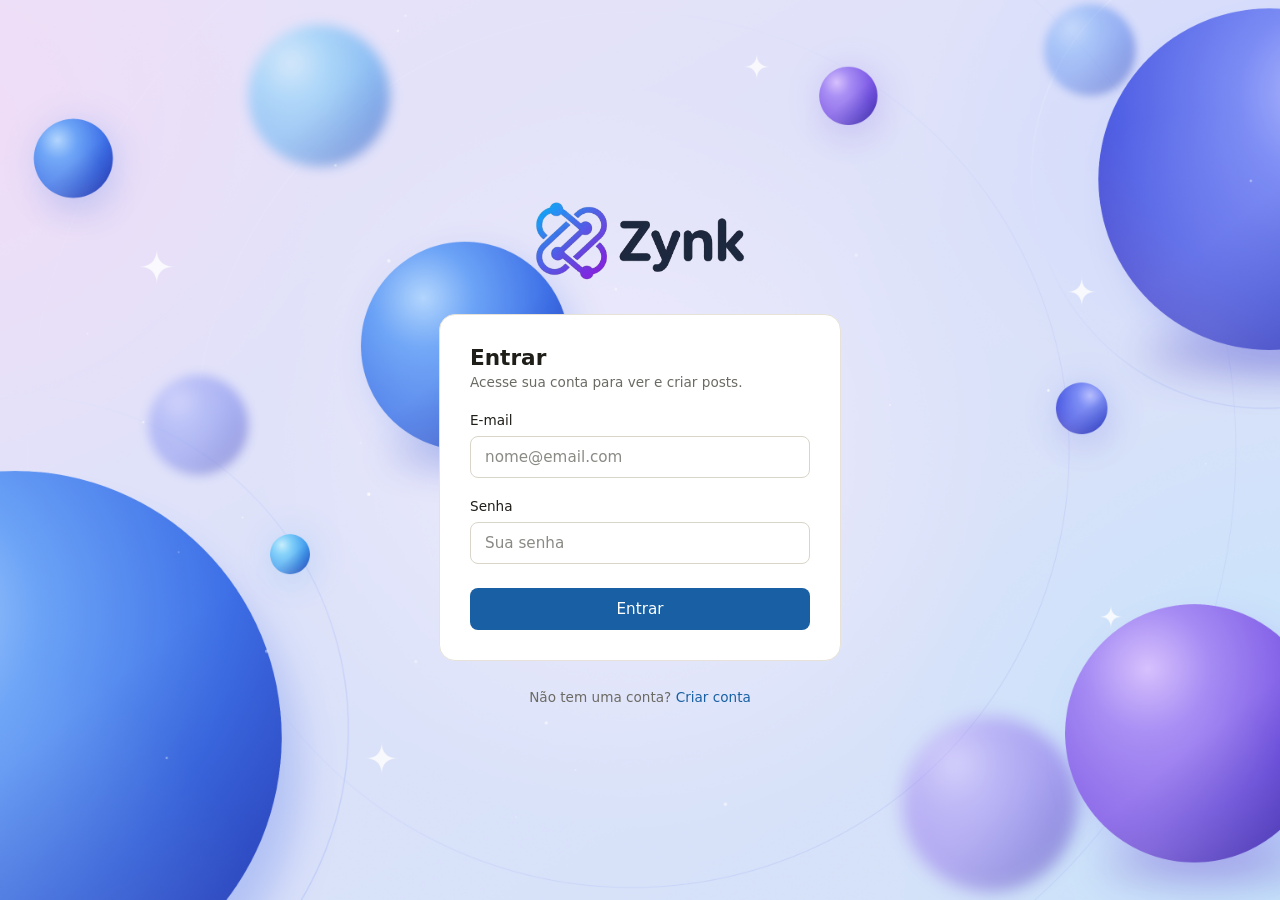
==== html/index.html @ bd5bf10e "feat: adds (non-working)function to get user and posts to feed" ====
<!DOCTYPE html>
<html lang="pt-br">
<head>
    <meta charset="UTF-8">
    <meta name="viewport" content="width=device-width, initial-scale=1.0">
    <title>Zynk - Feed</title>
    <link rel="stylesheet" href="../css/index.css">
</head>
<body>
    <header>
        <img src="../images/icon.png" alt="">

        <span id="usernamePicture"></span>
        <span id="headerUsername"></span>
        <input type="button" value="Sair" id="logoutButton">
    </header>

    <aside id="profileInfo">
        <div id="profileInfoDiv"></div>
    </aside>

    <main>
        <div id="upperPostDiv"></div>

        <div id="postsFetchDiv"></div>
    </main>

    <script src="../js/protect.js"></script>
    <script src="../js/auth.js"></script>
    <script src="../js/posts.js"></script>
</body>
</html>
---- css/index.css ----
/* --- Configuração Global --- */
* {
  margin: 0;
  padding: 0;
  box-sizing: border-box;
  font-family: -apple-system, BlinkMacSystemFont, 'Segoe UI', Roboto, Helvetica, Arial, sans-serif;
}

body {
  background-color: #f4efe6; /* Tom bege claro de fundo */
  color: #2d3748;
  min-height: 100vh;
  display: flex;
  flex-direction: column;
}

/* --- Barra de Navegação Superior --- */
header {
  background-color: #ffffff;
  display: flex;
  justify-content: space-between;
  align-items: center;
  padding: 0.75rem 2rem;
  box-shadow: 0 1px 3px rgba(0, 0, 0, 0.05);
}

header img {
  max-height: 40px; /* Impede que ultrapasse esta altura */
  width: auto;
}

.logo-area {
  display: flex;
  align-items: center;
  gap: 0.75rem;
}

/* Controla rigorosamente o tamanho da imagem do logo */
.logo-area img, .logo-icon {
  height: 36px; /* Podes ajustar para 32px ou 40px se preferires */
  width: auto;
  object-fit: contain;
}

/* Controla o tamanho do texto do logo ao lado da imagem */
.logo-area span, .logo-text {
  font-size: 1.5rem;
  font-weight: bold;
  color: #1e293b;
}

.user-nav {
  display: flex;
  align-items: center;
  gap: 1rem;
}

.user-badge {
  display: flex;
  align-items: center;
  gap: 0.5rem;
  background-color: #f8fafc;
  padding: 0.35rem 0.75rem;
  border-radius: 50px;
  border: 1px solid #e2e8f0;
  font-size: 0.9rem;
  font-weight: 500;
}

.avatar-mini {
  width: 28px;
  height: 28px;
  background-color: #1d63b8;
  color: #ffffff;
  border-radius: 50%;
  display: flex;
  align-items: center;
  justify-content: center;
  font-size: 0.75rem;
  font-weight: bold;
}

.btn-sair {
  background-color: transparent;
  border: 1px solid #cbd5e1;
  padding: 0.35rem 0.85rem;
  border-radius: 6px;
  cursor: pointer;
  font-size: 0.9rem;
  color: #475569;
  transition: background-color 0.2s;
}

.btn-sair:hover {
  background-color: #f1f5f9;
}

/* --- Layout Principal (Grid / Flex) --- */
main {
  max-width: 1200px;
  width: 100%;
  margin: 2rem auto;
  padding: 0 1rem;
  display: grid;
  grid-template-columns: 320px 1fr;
  gap: 1.5rem;
}

@media (max-width: 768px) {
  main {
    grid-template-columns: 1fr;
  }
}

/* --- Cartões Gerais --- */
.card {
  background-color: #ffffff;
  border-radius: 12px;
  padding: 1.5rem;
  box-shadow: 0 1px 3px rgba(0, 0, 0, 0.05);
  border: 1px solid #e2e8f0;
  margin-bottom: 1.5rem;
}

.card h2 {
  font-size: 1.1rem;
  font-weight: 600;
  margin-bottom: 1rem;
  color: #1e293b;
}

/* --- Formulários (Entrar / Criar Conta) --- */
.form-group {
  margin-bottom: 0.85rem;
}

input[type="text"],
input[type="email"],
input[type="password"] {
  width: 100%;
  padding: 0.7rem 0.9rem;
  border: 1px solid #cbd5e1;
  border-radius: 6px;
  font-size: 0.9rem;
  outline: none;
  background-color: #fff;
  transition: border-color 0.2s;
}

input:focus {
  border-color: #1d63b8;
  box-shadow: 0 0 0 2px rgba(29, 99, 184, 0.1);
}

.btn-primary {
  width: 100%;
  padding: 0.7rem;
  background-color: #1d63b8;
  color: #ffffff;
  border: none;
  border-radius: 6px;
  font-weight: 600;
  cursor: pointer;
  transition: background-color 0.2s;
  margin-top: 0.5rem;
}

.btn-primary:hover {
  background-color: #154e92;
}

/* --- Caixa de Publicação ("O que você está pensando?") --- */
.post-box textarea {
  width: 100%;
  min-height: 80px;
  border: 1px solid #cbd5e1;
  border-radius: 8px;
  padding: 0.8rem;
  resize: none;
  outline: none;
  font-size: 0.95rem;
}

.post-box textarea:focus {
  border-color: #1d63b8;
}

.post-box-footer {
  display: flex;
  justify-content: flex-end;
  margin-top: 0.75rem;
}

.btn-publicar {
  background-color: #1d63b8;
  color: #fff;
  border: none;
  padding: 0.5rem 1.25rem;
  border-radius: 6px;
  font-weight: 600;
  cursor: pointer;
}

/* --- Cartão de Publicações (Feed) --- */
.post-header {
  display: flex;
  justify-content: space-between;
  align-items: flex-start;
  margin-bottom: 0.75rem;
}

.post-user-info {
  display: flex;
  align-items: center;
  gap: 0.75rem;
}

.post-author {
  font-weight: 600;
  font-size: 0.95rem;
  color: #0f172a;
}

.post-time {
  font-size: 0.75rem;
  color: #64748b;
}

.post-content {
  font-size: 0.95rem;
  line-height: 1.5;
  color: #334155;
  margin-bottom: 1rem;
}

.post-actions {
  display: flex;
  align-items: center;
  gap: 1rem;
  font-size: 0.85rem;
  color: #64748b;
  border-top: 1px solid #f1f5f9;
  padding-top: 0.75rem;
}

.like-btn {
  background: none;
  border: none;
  cursor: pointer;
  display: flex;
  align-items: center;
  gap: 0.35rem;
  color: inherit;
}

/* --- Secção de Comentários --- */
.comments-section {
  margin-top: 1rem;
  border-top: 1px solid #f1f5f9;
  padding-top: 0.75rem;
  display: flex;
  flex-direction: column;
  gap: 0.75rem;
}

.comment {
  background-color: #f8fafc;
  padding: 0.6rem 0.8rem;
  border-radius: 8px;
  font-size: 0.85rem;
}

.comment-author {
  font-weight: 600;
  color: #1e293b;
  margin-bottom: 0.2rem;
}

.comment-input-area {
  display: flex;
  gap: 0.5rem;
  margin-top: 0.5rem;
}

.comment-input-area input {
  flex: 1;
  padding: 0.4rem 0.6rem;
  font-size: 0.85rem;
}

.btn-comment {
  background-color: #fff;
  border: 1px solid #cbd5e1;
  padding: 0.4rem 0.8rem;
  border-radius: 6px;
  font-size: 0.85rem;
  cursor: pointer;
}
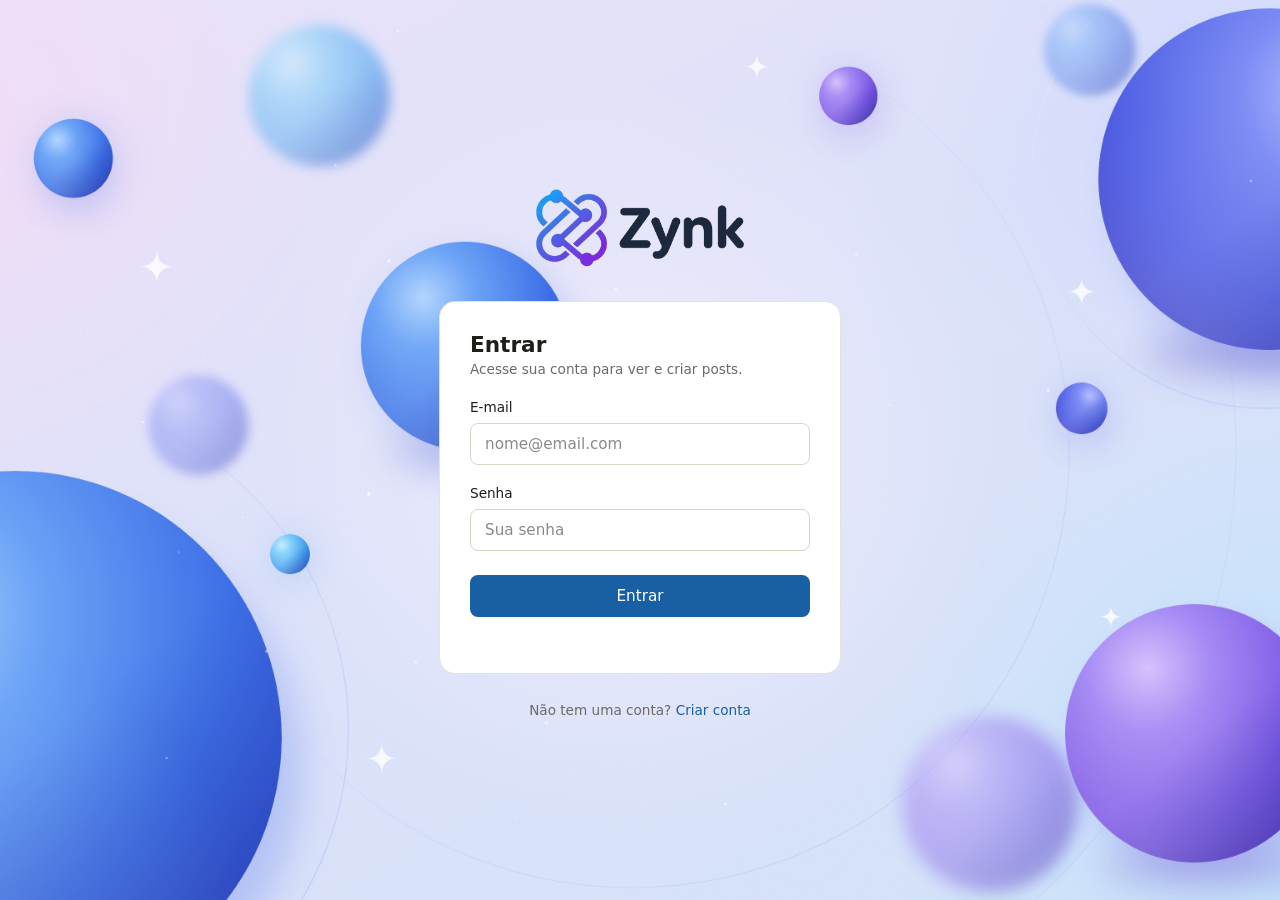
==== commit df89e268: "fix: fix js scripts in index" ====
--- a/html/index.html
+++ b/html/index.html
@@ -25,8 +25,8 @@
         <div id="postsFetchDiv"></div>
     </main>
 
+    <script src="../js/auth.js"></script>
     <script src="../js/protect.js"></script>
-    <script src="../js/auth.js"></script>
     <script src="../js/posts.js"></script>
 </body>
 </html>
--- a/css/index.css
+++ b/css/index.css
@@ -1,4 +1,8 @@
-/* --- Configuração Global --- */
+/* =========================================================
+   ZYNK - FEED
+   ========================================================= */
+
+/* --- Global --- */
 * {
   margin: 0;
   padding: 0;
@@ -7,292 +11,464 @@
 }
 
 body {
-  background-color: #f4efe6; /* Tom bege claro de fundo */
-  color: #2d3748;
+  background-color: #f1eee8;
+  color: #1f2937;
   min-height: 100vh;
+  display: grid;
+  grid-template-columns: 1fr;
+  grid-template-rows: auto 1fr;
+  grid-template-areas:
+    "header"
+    "main";
+}
+
+/* --- Header --- */
+header {
+  grid-area: header;
+  background-color: #ffffff;
+  display: flex;
+  align-items: center;
+  gap: 1rem;
+  min-height: 80px;
+  padding: 1rem 2.5rem;
+  border-bottom: 1px solid #e5e1d8;
+}
+
+header img {
+  max-height: 44px;
+  width: auto;
+  margin-right: auto; /* empurra usuário e "Sair" para a direita */
+}
+
+#usernamePicture {
+  width: 40px;
+  height: 40px;
+  border-radius: 50%;
+  background-color: #e3eefb;
+  color: #1d63b8;
+  display: inline-flex;
+  align-items: center;
+  justify-content: center;
+  font-size: 0.85rem;
+  font-weight: 700;
+  overflow: hidden;
+  object-fit: cover;
+}
+
+#headerUsername {
+  font-size: 1rem;
+  font-weight: 500;
+  color: #1f2937;
+}
+
+#logoutButton {
+  background-color: #ffffff;
+  border: 1px solid #d6d1c6;
+  padding: 0.55rem 1.2rem;
+  border-radius: 8px;
+  cursor: pointer;
+  font-size: 0.95rem;
+  color: #374151;
+  transition: background-color 0.2s;
+}
+
+#logoutButton:hover {
+  background-color: #f4f1ea;
+}
+
+/* --- Layout central (sem a barra lateral) --- */
+#profileInfo {
+  display: none;
+}
+
+main {
+  grid-area: main;
+  width: 100%;
+  max-width: 820px;
+  justify-self: center;
+  padding: 2rem 1.5rem 3rem;
+}
+
+/* --- Cartões (caixa de publicar + posts) --- */
+#upperPostDiv,
+#postsFetchDiv > div {
+  background-color: #ffffff;
+  border: 1px solid #e5e1d8;
+  border-radius: 16px;
+  padding: 1.75rem 2rem;
+  margin-bottom: 1.75rem;
+  box-shadow: 0 1px 3px rgba(0, 0, 0, 0.04);
+}
+
+/* --- Caixa "O que você está pensando?" --- */
+#upperPostDiv {
+  display: flex;
+  align-items: flex-start;
+  gap: 1.1rem;
+}
+
+#upperPostDiv .post-box-right {
+  flex: 1;
   display: flex;
   flex-direction: column;
-}
-
-/* --- Barra de Navegação Superior --- */
-header {
-  background-color: #ffffff;
-  display: flex;
-  justify-content: space-between;
-  align-items: center;
-  padding: 0.75rem 2rem;
-  box-shadow: 0 1px 3px rgba(0, 0, 0, 0.05);
-}
-
-header img {
-  max-height: 40px; /* Impede que ultrapasse esta altura */
-  width: auto;
-}
-
-.logo-area {
-  display: flex;
-  align-items: center;
-  gap: 0.75rem;
-}
-
-/* Controla rigorosamente o tamanho da imagem do logo */
-.logo-area img, .logo-icon {
-  height: 36px; /* Podes ajustar para 32px ou 40px se preferires */
-  width: auto;
-  object-fit: contain;
-}
-
-/* Controla o tamanho do texto do logo ao lado da imagem */
-.logo-area span, .logo-text {
-  font-size: 1.5rem;
-  font-weight: bold;
-  color: #1e293b;
-}
-
-.user-nav {
-  display: flex;
-  align-items: center;
-  gap: 1rem;
-}
-
-.user-badge {
-  display: flex;
-  align-items: center;
-  gap: 0.5rem;
-  background-color: #f8fafc;
-  padding: 0.35rem 0.75rem;
-  border-radius: 50px;
-  border: 1px solid #e2e8f0;
-  font-size: 0.9rem;
-  font-weight: 500;
-}
-
-.avatar-mini {
-  width: 28px;
-  height: 28px;
-  background-color: #1d63b8;
-  color: #ffffff;
-  border-radius: 50%;
-  display: flex;
-  align-items: center;
-  justify-content: center;
-  font-size: 0.75rem;
-  font-weight: bold;
-}
-
-.btn-sair {
-  background-color: transparent;
-  border: 1px solid #cbd5e1;
-  padding: 0.35rem 0.85rem;
-  border-radius: 6px;
-  cursor: pointer;
-  font-size: 0.9rem;
-  color: #475569;
-  transition: background-color 0.2s;
-}
-
-.btn-sair:hover {
-  background-color: #f1f5f9;
-}
-
-/* --- Layout Principal (Grid / Flex) --- */
-main {
-  max-width: 1200px;
+  align-items: flex-end;
+  gap: 0.8rem;
+}
+
+#upperPostDiv textarea {
   width: 100%;
-  margin: 2rem auto;
-  padding: 0 1rem;
-  display: grid;
-  grid-template-columns: 320px 1fr;
-  gap: 1.5rem;
-}
-
-@media (max-width: 768px) {
-  main {
-    grid-template-columns: 1fr;
-  }
-}
-
-/* --- Cartões Gerais --- */
-.card {
-  background-color: #ffffff;
-  border-radius: 12px;
-  padding: 1.5rem;
-  box-shadow: 0 1px 3px rgba(0, 0, 0, 0.05);
-  border: 1px solid #e2e8f0;
-  margin-bottom: 1.5rem;
-}
-
-.card h2 {
-  font-size: 1.1rem;
-  font-weight: 600;
-  margin-bottom: 1rem;
-  color: #1e293b;
-}
-
-/* --- Formulários (Entrar / Criar Conta) --- */
-.form-group {
-  margin-bottom: 0.85rem;
-}
-
-input[type="text"],
-input[type="email"],
-input[type="password"] {
-  width: 100%;
-  padding: 0.7rem 0.9rem;
-  border: 1px solid #cbd5e1;
-  border-radius: 6px;
-  font-size: 0.9rem;
+  height: 80px;
+  padding: 0.75rem 1rem;
+  border: 1px solid #d6d1c6;
+  border-radius: 10px;
+  font-size: 0.95rem;
+  resize: none;
+}
+
+#upperPostDiv textarea::placeholder {
+  color: #9ca3af;
+}
+
+#upperPostDiv textarea:focus {
   outline: none;
-  background-color: #fff;
-  transition: border-color 0.2s;
-}
-
-input:focus {
-  border-color: #1d63b8;
-  box-shadow: 0 0 0 2px rgba(29, 99, 184, 0.1);
-}
-
-.btn-primary {
-  width: 100%;
-  padding: 0.7rem;
-  background-color: #1d63b8;
+  border-color: #1760a8;
+}
+
+#upperPostDiv button {
+  background-color: #1760a8;
   color: #ffffff;
   border: none;
-  border-radius: 6px;
-  font-weight: 600;
+  padding: 0.6rem 1.3rem;
+  border-radius: 8px;
+  font-size: 0.9rem;
   cursor: pointer;
   transition: background-color 0.2s;
-  margin-top: 0.5rem;
-}
-
-.btn-primary:hover {
-  background-color: #154e92;
-}
-
-/* --- Caixa de Publicação ("O que você está pensando?") --- */
-.post-box textarea {
+}
+
+#upperPostDiv button:hover {
+  background-color: #124d87;
+}
+
+/* --- Imagens sem src (ícones vazios criados pelo JS) ficam escondidas --- */
+#postsFetchDiv img:not([src]) {
+  display: none;
+}
+
+/* --- Post: cabeçalho (foto + nome) --- */
+#postsFetchDiv > div > div:nth-child(1) {
+  display: flex;
+  align-items: center;
+  gap: 1rem;
+  margin-bottom: 1.25rem;
+}
+
+#postsFetchDiv > div > div:nth-child(1) img {
+  width: 48px;
+  height: 48px;
+  border-radius: 50%;
+  object-fit: cover;
+  background-color: #e3eefb;
+}
+
+#postsFetchDiv > div > div:nth-child(1) h3 {
+  font-size: 1rem;
+  font-weight: 700;
+  color: #1f2937;
+}
+
+/* --- Post: conteúdo --- */
+#postsFetchDiv > div > div:nth-child(2) {
+  display: flex;
+  flex-wrap: wrap;
+  align-items: center;
+  margin-bottom: 0.5rem;
+}
+
+#postsFetchDiv > div > div:nth-child(2) p:first-of-type {
   width: 100%;
-  min-height: 80px;
-  border: 1px solid #cbd5e1;
-  border-radius: 8px;
-  padding: 0.8rem;
-  resize: none;
+  order: 0;
+  font-size: 1rem;
+  line-height: 1.7;
+  color: #1f2937;
+  margin-bottom: 1.25rem;
+}
+
+#postsFetchDiv > div > div:nth-child(2) > img {
+  order: 0;
+  width: 100%;
+  max-height: 480px;
+  object-fit: cover;
+  border-radius: 12px;
+  margin-bottom: 1.25rem;
+}
+
+/* linha divisória entre o texto e os contadores */
+#postsFetchDiv > div > div:nth-child(2)::after {
+  content: "";
+  order: 1;
+  flex-basis: 100%;
+  height: 1px;
+  background-color: #ece8df;
+  margin-bottom: 1rem;
+}
+
+/* contadores de curtidas e comentários */
+#postsFetchDiv > div > div:nth-child(2) p:nth-of-type(n+2) {
+  order: 2;
+  display: inline-flex;
+  align-items: center;
+  margin-right: 1.75rem;
+  font-size: 0.9rem;
+  color: #4b5563;
+}
+
+/* --- Comentários --- */
+#postsFetchDiv > div > div:nth-child(n+3) {
+  margin-top: 0.9rem;
+}
+
+#postsFetchDiv > div > div:nth-child(n+3) > div {
+  display: grid;
+  grid-template-columns: 38px 1fr;
+  column-gap: 0.9rem;
+  align-items: start;
+}
+
+#postsFetchDiv > div > div:nth-child(n+3) img {
+  grid-column: 1;
+  grid-row: 1 / span 2;
+  width: 38px;
+  height: 38px;
+  border-radius: 50%;
+  object-fit: cover;
+  background-color: #e3eefb;
+}
+
+/* h4 + p formam um "balão" cinza */
+#postsFetchDiv > div > div:nth-child(n+3) h4 {
+  grid-column: 2;
+  grid-row: 1;
+  background-color: #f4f1ea;
+  border-radius: 12px 12px 0 0;
+  padding: 0.75rem 1rem 0;
+  font-size: 0.9rem;
+  font-weight: 700;
+  color: #1f2937;
+}
+
+/* --- Caixa de novo comentário (no estilo dos comentários) --- */
+.comment-box {
+  display: flex;
+  align-items: center;
+  gap: 0.9rem; /* mesmo espaço entre avatar e balão dos comentários */
+}
+
+#postsFetchDiv .comment-box {
+  margin-top: 0.9rem;
+}
+
+.comment-box[hidden] {
+  display: none;
+}
+
+.comment-avatar {
+  flex-shrink: 0;
+  width: 38px;
+  height: 38px;
+  border-radius: 50%;
+  object-fit: cover;
+  background-color: #e3eefb;
+}
+
+.comment-input {
+  flex: 1;
+  min-width: 0;
+  padding: 0.75rem 1rem;
+  background-color: #f4f1ea;
+  border: 1px solid transparent;
+  border-radius: 12px;
+  font-size: 0.9rem;
+  color: #374151;
+  transition: border-color 0.2s;
+}
+
+.comment-input::placeholder {
+  color: #8a8578;
+}
+
+.comment-input:focus {
   outline: none;
-  font-size: 0.95rem;
-}
-
-.post-box textarea:focus {
-  border-color: #1d63b8;
-}
-
-.post-box-footer {
-  display: flex;
-  justify-content: flex-end;
-  margin-top: 0.75rem;
-}
-
-.btn-publicar {
-  background-color: #1d63b8;
-  color: #fff;
+  border-color: #1760a8;
+}
+
+.submit-comment-button {
+  flex-shrink: 0;
+  width: 38px;
+  height: 38px;
+  display: inline-flex;
+  align-items: center;
+  justify-content: center;
+  background: none;
+  color: #1760a8;
   border: none;
-  padding: 0.5rem 1.25rem;
-  border-radius: 6px;
-  font-weight: 600;
+  border-radius: 10px;
   cursor: pointer;
-}
-
-/* --- Cartão de Publicações (Feed) --- */
-.post-header {
-  display: flex;
-  justify-content: space-between;
-  align-items: flex-start;
-  margin-bottom: 0.75rem;
-}
-
-.post-user-info {
-  display: flex;
-  align-items: center;
-  gap: 0.75rem;
-}
-
-.post-author {
-  font-weight: 600;
-  font-size: 0.95rem;
-  color: #0f172a;
-}
-
-.post-time {
-  font-size: 0.75rem;
-  color: #64748b;
-}
-
-.post-content {
-  font-size: 0.95rem;
+  transition: background-color 0.2s;
+}
+
+.submit-comment-button:hover {
+  background-color: #e3eefb;
+}
+
+.submit-comment-button:disabled {
+  opacity: 0.4;
+  cursor: not-allowed;
+}
+
+.submit-comment-button .icon {
+  width: 18px;
+  height: 18px;
+  background-color: currentColor;
+  -webkit-mask-repeat: no-repeat;
+  mask-repeat: no-repeat;
+  -webkit-mask-position: center;
+  mask-position: center;
+  -webkit-mask-size: contain;
+  mask-size: contain;
+}
+
+.icon-send {
+  -webkit-mask-image: url("data:image/svg+xml,%3Csvg xmlns='http://www.w3.org/2000/svg' viewBox='0 0 24 24' fill='none' stroke='black' stroke-width='1.8' stroke-linecap='round' stroke-linejoin='round'%3E%3Cline x1='22' y1='2' x2='11' y2='13'/%3E%3Cpolygon points='22 2 15 22 11 13 2 9 22 2'/%3E%3C/svg%3E");
+  mask-image: url("data:image/svg+xml,%3Csvg xmlns='http://www.w3.org/2000/svg' viewBox='0 0 24 24' fill='none' stroke='black' stroke-width='1.8' stroke-linecap='round' stroke-linejoin='round'%3E%3Cline x1='22' y1='2' x2='11' y2='13'/%3E%3Cpolygon points='22 2 15 22 11 13 2 9 22 2'/%3E%3C/svg%3E");
+}
+
+#postsFetchDiv > div > div:nth-child(n+3) p {
+  grid-column: 2;
+  grid-row: 2;
+  background-color: #f4f1ea;
+  border-radius: 0 0 12px 12px;
+  padding: 0.2rem 1rem 0.75rem;
+  font-size: 0.9rem;
   line-height: 1.5;
-  color: #334155;
-  margin-bottom: 1rem;
-}
-
+  color: #374151;
+}
+
+#postsFetchDiv input[type="button"] {
+  background-color: #f8fafc;
+  color: #475569;
+  border: 1px solid #e2e8f0;
+  padding: 0.4rem 0.85rem;
+  border-radius: 20px; /* Estilo pílula moderno */
+  font-size: 0.85rem;
+  font-weight: 500;
+  cursor: pointer;
+  transition: all 0.2s ease;
+  display: inline-flex;
+  align-items: center;
+  gap: 0.4rem;
+}
+
+#postsFetchDiv input[type="button"]:hover {
+  background-color: #f1f5f9;
+  border-color: #cbd5e1;
+  color: #1e293b;
+  transform: translateY(-1px); /* Efeito subtil de elevação */
+}
+
+#postsFetchDiv input[type="button"]:active {
+  transform: translateY(0);
+}
+
+/* Estilo do contador de comentários */
+#postsFetchDiv p:has(> img), 
+#postsFetchDiv p[id*="CommentCounter"] {
+  display: inline-flex;
+  align-items: center;
+  gap: 0.4rem;
+  background-color: #f8fafc;
+  color: #475569;
+  border: 1px solid #e2e8f0;
+  padding: 0.4rem 0.85rem;
+  border-radius: 20px;
+  font-size: 0.85rem;
+  font-weight: 500;
+}
+
+/* --- Celular --- */
+@media (max-width: 600px) {
+  header {
+    min-height: 64px;
+    padding: 0.75rem 1rem;
+  }
+
+  main {
+    padding: 1rem 0.75rem 2rem;
+  }
+
+  #upperPostDiv,
+  #postsFetchDiv > div {
+    padding: 1.25rem;
+    margin-bottom: 1.25rem;
+  }
+}
+
+/* --- Barra de ações (curtir / comentar) --- */
 .post-actions {
-  display: flex;
-  align-items: center;
-  gap: 1rem;
-  font-size: 0.85rem;
-  color: #64748b;
-  border-top: 1px solid #f1f5f9;
-  padding-top: 0.75rem;
-}
-
-.like-btn {
+  order: 2; /* depois da divisória (::after tem order: 1) */
+  display: flex;
+  gap: 0.5rem;
+  width: 100%;
+}
+
+.action-btn {
+  display: inline-flex;
+  align-items: center;
+  gap: 0.45rem;
+  padding: 0.4rem 0.7rem;
   background: none;
   border: none;
+  border-radius: 8px;
+  color: #6b7280;
+  font-size: 0.9rem;
+  font-weight: 500;
   cursor: pointer;
-  display: flex;
-  align-items: center;
-  gap: 0.35rem;
-  color: inherit;
-}
-
-/* --- Secção de Comentários --- */
-.comments-section {
-  margin-top: 1rem;
-  border-top: 1px solid #f1f5f9;
-  padding-top: 0.75rem;
-  display: flex;
-  flex-direction: column;
-  gap: 0.75rem;
-}
-
-.comment {
-  background-color: #f8fafc;
-  padding: 0.6rem 0.8rem;
-  border-radius: 8px;
-  font-size: 0.85rem;
-}
-
-.comment-author {
-  font-weight: 600;
-  color: #1e293b;
-  margin-bottom: 0.2rem;
-}
-
-.comment-input-area {
-  display: flex;
-  gap: 0.5rem;
-  margin-top: 0.5rem;
-}
-
-.comment-input-area input {
-  flex: 1;
-  padding: 0.4rem 0.6rem;
-  font-size: 0.85rem;
-}
-
-.btn-comment {
-  background-color: #fff;
-  border: 1px solid #cbd5e1;
-  padding: 0.4rem 0.8rem;
-  border-radius: 6px;
-  font-size: 0.85rem;
-  cursor: pointer;
+  transition: background-color 0.2s, color 0.2s;
+}
+
+.action-btn:hover {
+  background-color: #f4f1ea;
+  color: #1f2937;
+}
+
+.action-btn.liked {
+  color: #e0245e;
+}
+
+/* ícone: um quadrado colorido recortado no formato do SVG */
+.action-btn .icon {
+  width: 20px;
+  height: 20px;
+  background-color: currentColor;
+  -webkit-mask-repeat: no-repeat;
+  mask-repeat: no-repeat;
+  -webkit-mask-position: center;
+  mask-position: center;
+  -webkit-mask-size: contain;
+  mask-size: contain;
+}
+
+.icon-heart {
+  -webkit-mask-image: url("data:image/svg+xml,%3Csvg xmlns='http://www.w3.org/2000/svg' viewBox='0 0 24 24' fill='none' stroke='black' stroke-width='1.8' stroke-linecap='round' stroke-linejoin='round'%3E%3Cpath d='M20.84 4.61a5.5 5.5 0 0 0-7.78 0L12 5.67l-1.06-1.06a5.5 5.5 0 0 0-7.78 7.78l1.06 1.06L12 21.23l7.78-7.78 1.06-1.06a5.5 5.5 0 0 0 0-7.78z'/%3E%3C/svg%3E");
+  mask-image: url("data:image/svg+xml,%3Csvg xmlns='http://www.w3.org/2000/svg' viewBox='0 0 24 24' fill='none' stroke='black' stroke-width='1.8' stroke-linecap='round' stroke-linejoin='round'%3E%3Cpath d='M20.84 4.61a5.5 5.5 0 0 0-7.78 0L12 5.67l-1.06-1.06a5.5 5.5 0 0 0-7.78 7.78l1.06 1.06L12 21.23l7.78-7.78 1.06-1.06a5.5 5.5 0 0 0 0-7.78z'/%3E%3C/svg%3E");
+}
+
+/* coração preenchido quando curtido */
+.action-btn.liked .icon-heart {
+  -webkit-mask-image: url("data:image/svg+xml,%3Csvg xmlns='http://www.w3.org/2000/svg' viewBox='0 0 24 24' fill='black' stroke='black' stroke-width='1.8' stroke-linecap='round' stroke-linejoin='round'%3E%3Cpath d='M20.84 4.61a5.5 5.5 0 0 0-7.78 0L12 5.67l-1.06-1.06a5.5 5.5 0 0 0-7.78 7.78l1.06 1.06L12 21.23l7.78-7.78 1.06-1.06a5.5 5.5 0 0 0 0-7.78z'/%3E%3C/svg%3E");
+  mask-image: url("data:image/svg+xml,%3Csvg xmlns='http://www.w3.org/2000/svg' viewBox='0 0 24 24' fill='black' stroke='black' stroke-width='1.8' stroke-linecap='round' stroke-linejoin='round'%3E%3Cpath d='M20.84 4.61a5.5 5.5 0 0 0-7.78 0L12 5.67l-1.06-1.06a5.5 5.5 0 0 0-7.78 7.78l1.06 1.06L12 21.23l7.78-7.78 1.06-1.06a5.5 5.5 0 0 0 0-7.78z'/%3E%3C/svg%3E");
+}
+
+.icon-comment {
+  -webkit-mask-image: url("data:image/svg+xml,%3Csvg xmlns='http://www.w3.org/2000/svg' viewBox='0 0 24 24' fill='none' stroke='black' stroke-width='1.8' stroke-linecap='round' stroke-linejoin='round'%3E%3Cpath d='M21 11.5a8.38 8.38 0 0 1-.9 3.8 8.5 8.5 0 0 1-7.6 4.7 8.38 8.38 0 0 1-3.8-.9L3 21l1.9-5.7a8.38 8.38 0 0 1-.9-3.8 8.5 8.5 0 0 1 4.7-7.6 8.38 8.38 0 0 1 3.8-.9h.5a8.48 8.48 0 0 1 8 8v.5z'/%3E%3C/svg%3E");
+  mask-image: url("data:image/svg+xml,%3Csvg xmlns='http://www.w3.org/2000/svg' viewBox='0 0 24 24' fill='none' stroke='black' stroke-width='1.8' stroke-linecap='round' stroke-linejoin='round'%3E%3Cpath d='M21 11.5a8.38 8.38 0 0 1-.9 3.8 8.5 8.5 0 0 1-7.6 4.7 8.38 8.38 0 0 1-3.8-.9L3 21l1.9-5.7a8.38 8.38 0 0 1-.9-3.8 8.5 8.5 0 0 1 4.7-7.6 8.38 8.38 0 0 1 3.8-.9h.5a8.48 8.48 0 0 1 8 8v.5z'/%3E%3C/svg%3E");
 }
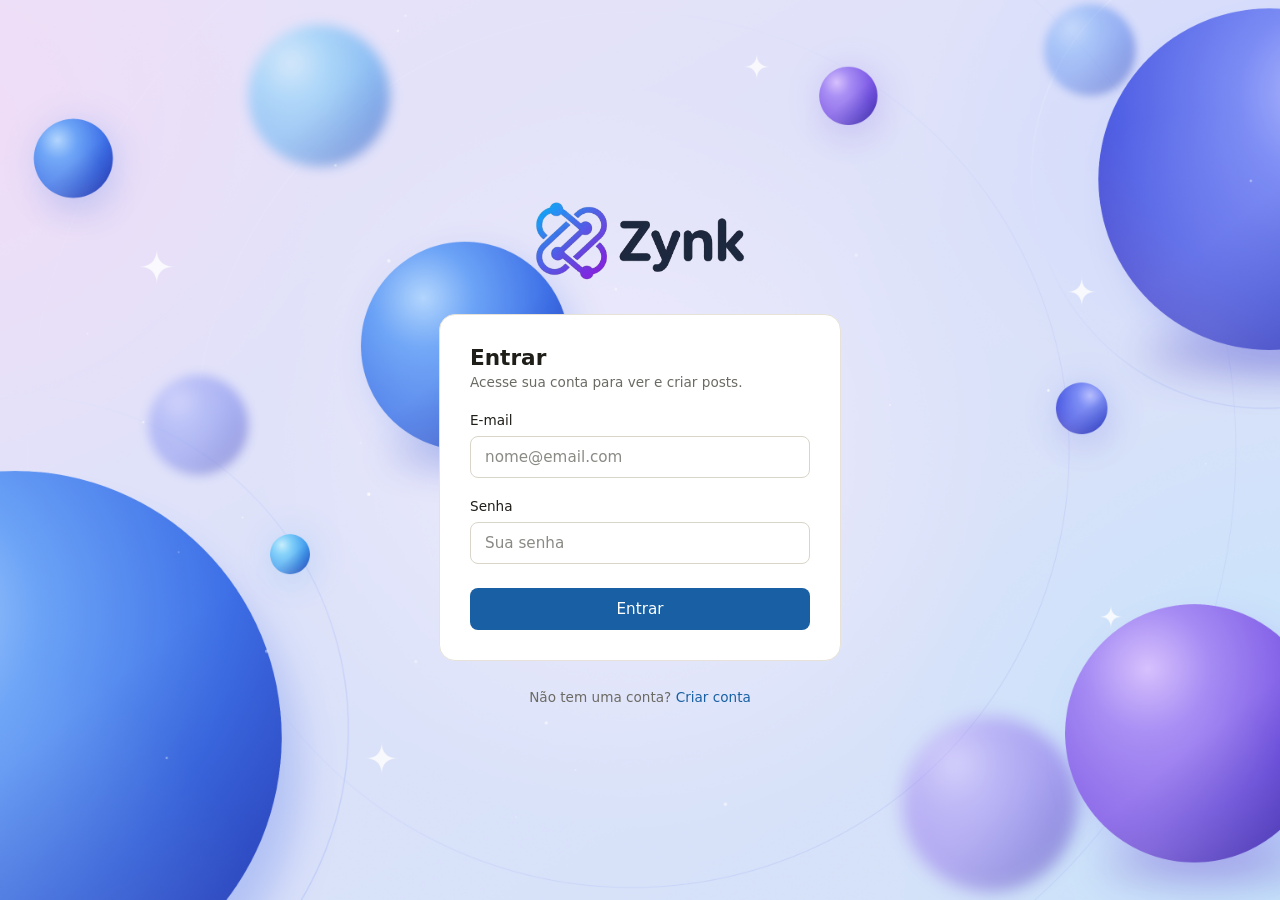
==== commit 9fb01ef3: "refactor(file): file name" ====
--- a/html/index.html
+++ b/html/index.html
@@ -3,30 +3,30 @@
 <head>
     <meta charset="UTF-8">
     <meta name="viewport" content="width=device-width, initial-scale=1.0">
-    <title>Zynk - Feed</title>
+    <title>Login</title>
     <link rel="stylesheet" href="../css/index.css">
 </head>
 <body>
-    <header>
-        <img src="../images/icon.png" alt="">
+    <div id="IconDiv">
+        <img src="../images/icon.png" alt="" id="icon">
+    </div>
 
-        <span id="usernamePicture"></span>
-        <span id="headerUsername"></span>
-        <input type="button" value="Sair" id="logoutButton">
-    </header>
+    <form action="" id="loginForm">
+        <h2>Entrar</h2>
+        <p>Acesse sua conta para ver e criar posts.</p>
+        <label for="loginInputEmail">E-mail</label>
+        <input type="email" name="email" id="loginInputEmail" required placeholder="nome@email.com">
 
-    <aside id="profileInfo">
-        <div id="profileInfoDiv"></div>
-    </aside>
+        <label for="loginInputPassword">Senha</label>
+        <input type="password" name="password" id="loginInputPassword" required placeholder="Sua senha">
 
-    <main>
-        <div id="upperPostDiv"></div>
+        <input type="submit" value="Entrar">
+        <p id="loginError" class="form-error"></p>
+    </form>
 
-        <div id="postsFetchDiv"></div>
-    </main>
+    <div id="noAccountDiv">Não tem uma conta? <a href="./signUpPage.html" target="_self" id="create_account_link">Criar conta</a></div>
 
+    <script src="../js/login.js"></script>
     <script src="../js/auth.js"></script>
-    <script src="../js/protect.js"></script>
-    <script src="../js/posts.js"></script>
 </body>
 </html>
--- a/css/index.css
+++ b/css/index.css
@@ -1,474 +1,211 @@
-/* =========================================================
-   ZYNK - FEED
-   ========================================================= */
-
-/* --- Global --- */
-* {
-  margin: 0;
-  padding: 0;
-  box-sizing: border-box;
-  font-family: -apple-system, BlinkMacSystemFont, 'Segoe UI', Roboto, Helvetica, Arial, sans-serif;
-}
-
+*,
+*::before,
+*::after {
+    box-sizing: border-box;
+    margin: 0;
+    padding: 0;
+}
+
+:root {
+    --bg: #f2efe8;
+    --card-bg: #ffffff;
+    --card-border: #e6e2d8;
+    --input-border: #d9d5c8;
+    --text: #1f1e19;
+    --text-muted: #6b6a63;
+    --placeholder: #8a8a85;
+    --primary: #1860a3;
+    --primary-hover: #134f87;
+    --radius-card: 16px;
+    --radius-input: 8px;
+}
+
+/* ===== Base ===== */
 body {
-  background-color: #f1eee8;
-  color: #1f2937;
-  min-height: 100vh;
-  display: grid;
-  grid-template-columns: 1fr;
-  grid-template-rows: auto 1fr;
-  grid-template-areas:
-    "header"
-    "main";
-}
-
-/* --- Header --- */
-header {
-  grid-area: header;
-  background-color: #ffffff;
-  display: flex;
-  align-items: center;
-  gap: 1rem;
-  min-height: 80px;
-  padding: 1rem 2.5rem;
-  border-bottom: 1px solid #e5e1d8;
-}
-
-header img {
-  max-height: 44px;
-  width: auto;
-  margin-right: auto; /* empurra usuário e "Sair" para a direita */
-}
-
-#usernamePicture {
-  width: 40px;
-  height: 40px;
-  border-radius: 50%;
-  background-color: #e3eefb;
-  color: #1d63b8;
-  display: inline-flex;
-  align-items: center;
-  justify-content: center;
+    min-height: 100vh;
+    display: flex;
+    flex-direction: column;
+    align-items: center;
+    justify-content: center;
+    gap: 28px;
+    padding: 24px 16px;
+    background-color: var(--bg);
+    color: var(--text);
+    font-family: system-ui, -apple-system, "Segoe UI", Roboto, "DejaVu Sans", sans-serif;
+    
+    background: url(../images/fundo-zynk-4k.png) center / cover no-repeat fixed;
+
+}
+
+
+
+/* ===== Título / logo ===== */
+#IconDiv {
+    display: flex;
+    align-items: center;
+    justify-content: center;
+    gap: 12px;
+}
+
+#icon {
+    width: 300px;
+    height: 90px;
+    object-fit: contain;
+}
+
+#title {
+    font-size: 1.9rem;
+    font-weight: 700;
+    line-height: 1;
+    color: var(--text);
+}
+
+/* ===== Card do formulário ===== */
+#loginForm , #signUpForm {
+    width: 100%;
+    max-width: 402px;
+    padding: 30px;
+    background-color: var(--card-bg);
+    border: 1px solid var(--card-border);
+    border-radius: var(--radius-card);
+    display: flex;
+    flex-direction: column;
+}
+
+#loginForm h2, #signUpForm h2 {
+    font-size: 1.35rem;
+    font-weight: 700;
+    color: var(--text);
+}
+
+#loginForm p, #signUpForm p {
+    margin-top: 4px;
+    margin-bottom: 22px;
+    font-size: 0.85rem;
+    color: var(--text-muted);
+}
+
+/* ===== Labels e inputs ===== */
+#loginForm label, #signUpForm label {
+    margin-bottom: 8px;
+    font-size: 0.85rem;
+    font-weight: 500;
+    color: var(--text);
+}
+
+#loginForm input:not([type="submit"]), #signUpForm input:not([type="submit"]) {
+    width: 100%;
+    height: 42px;
+    margin-bottom: 20px;
+    padding: 0 14px;
+    font-family: inherit;
+    font-size: 0.95rem;
+    color: var(--text);
+    background-color: var(--card-bg);
+    border: 1px solid var(--input-border);
+    border-radius: var(--radius-input);
+    outline: none;
+    transition: border-color 0.2s ease, box-shadow 0.2s ease;
+}
+
+#loginForm input::placeholder, #signUpForm input::placeholder {
+    color: var(--placeholder);
+}
+
+#loginForm input:not([type="submit"]):focus, #signUpForm input:not([type="submit"]):focus{
+    border-color: var(--primary);
+    box-shadow: 0 0 0 3px rgba(24, 96, 163, 0.15);
+}
+
+/* ===== Botão ===== */
+#loginForm input[type="submit"],  #signUpForm input[type="submit"]{
+    width: 100%;
+    height: 42px;
+    margin-top: 4px;
+    font-family: inherit;
+    font-size: 0.95rem;
+    color: #ffffff;
+    background-color: var(--primary);
+    border: none;
+    border-radius: var(--radius-input);
+    cursor: pointer;
+    transition: background-color 0.2s ease, transform 0.1s ease;
+}
+
+#loginForm input[type="submit"]:hover, #signUpForm input[type="submit"]:hover {
+    background-color: var(--primary-hover);
+}
+
+#loginForm input[type="submit"]:active, #signUpForm input[type="submit"]:active {
+    transform: scale(0.99);
+}
+
+#loginForm input[type="submit"]:focus-visible , #signUpForm input[type="submit"]:focus-visible {
+    outline: 3px solid rgba(24, 96, 163, 0.35);
+    outline-offset: 2px;
+}
+
+/* ===== Link "Criar conta" ===== */
+#noAccountDiv, #signInDiv {
+    font-size: 0.85rem;
+    color: var(--text-muted);
+    text-align: center;
+}
+
+#create_account_link, #sign_in_link{
+    color: var(--primary);
+    text-decoration: none;
+}
+
+#create_account_link:hover,  #sign_in_link:hover{
+    text-decoration: underline;
+}
+
+/* ===== Telas pequenas ===== */
+@media (max-width: 480px) {
+    #loginForm, #signUpForm {
+        padding: 24px 20px;
+    }
+
+    #title {
+        font-size: 1.6rem;
+    }
+}
+
+#signUpInputUsernamePic {
+    width: 100%;
+    margin: 6px 0 16px 0;
+    font-size: 13px;
+}
+
+#signUpInputUsernamePic::file-selector-button {
+    padding: 8px 12px;
+    margin-right: 8px;
+    border: none;
+    border-radius: 8px;
+    background-color: #1a5fa5;
+    color: white;
+    cursor: pointer;
+}
+
+#preview {
+    display: none;
+    width: 100px;
+    height: 100px;
+    object-fit: cover;
+    border-radius: 50%;
+    margin: 0 auto 16px auto;
+}
+
+#loginForm .form-error,
+#signUpForm .form-error {
+  margin: 12px 0 0;
   font-size: 0.85rem;
-  font-weight: 700;
-  overflow: hidden;
-  object-fit: cover;
-}
-
-#headerUsername {
-  font-size: 1rem;
-  font-weight: 500;
-  color: #1f2937;
-}
-
-#logoutButton {
-  background-color: #ffffff;
-  border: 1px solid #d6d1c6;
-  padding: 0.55rem 1.2rem;
-  border-radius: 8px;
-  cursor: pointer;
-  font-size: 0.95rem;
-  color: #374151;
-  transition: background-color 0.2s;
-}
-
-#logoutButton:hover {
-  background-color: #f4f1ea;
-}
-
-/* --- Layout central (sem a barra lateral) --- */
-#profileInfo {
+  color: #d64545;
+  text-align: center;
+}
+
+#loginForm .form-error:empty,
+#signUpForm .form-error:empty {
   display: none;
-}
-
-main {
-  grid-area: main;
-  width: 100%;
-  max-width: 820px;
-  justify-self: center;
-  padding: 2rem 1.5rem 3rem;
-}
-
-/* --- Cartões (caixa de publicar + posts) --- */
-#upperPostDiv,
-#postsFetchDiv > div {
-  background-color: #ffffff;
-  border: 1px solid #e5e1d8;
-  border-radius: 16px;
-  padding: 1.75rem 2rem;
-  margin-bottom: 1.75rem;
-  box-shadow: 0 1px 3px rgba(0, 0, 0, 0.04);
-}
-
-/* --- Caixa "O que você está pensando?" --- */
-#upperPostDiv {
-  display: flex;
-  align-items: flex-start;
-  gap: 1.1rem;
-}
-
-#upperPostDiv .post-box-right {
-  flex: 1;
-  display: flex;
-  flex-direction: column;
-  align-items: flex-end;
-  gap: 0.8rem;
-}
-
-#upperPostDiv textarea {
-  width: 100%;
-  height: 80px;
-  padding: 0.75rem 1rem;
-  border: 1px solid #d6d1c6;
-  border-radius: 10px;
-  font-size: 0.95rem;
-  resize: none;
-}
-
-#upperPostDiv textarea::placeholder {
-  color: #9ca3af;
-}
-
-#upperPostDiv textarea:focus {
-  outline: none;
-  border-color: #1760a8;
-}
-
-#upperPostDiv button {
-  background-color: #1760a8;
-  color: #ffffff;
-  border: none;
-  padding: 0.6rem 1.3rem;
-  border-radius: 8px;
-  font-size: 0.9rem;
-  cursor: pointer;
-  transition: background-color 0.2s;
-}
-
-#upperPostDiv button:hover {
-  background-color: #124d87;
-}
-
-/* --- Imagens sem src (ícones vazios criados pelo JS) ficam escondidas --- */
-#postsFetchDiv img:not([src]) {
-  display: none;
-}
-
-/* --- Post: cabeçalho (foto + nome) --- */
-#postsFetchDiv > div > div:nth-child(1) {
-  display: flex;
-  align-items: center;
-  gap: 1rem;
-  margin-bottom: 1.25rem;
-}
-
-#postsFetchDiv > div > div:nth-child(1) img {
-  width: 48px;
-  height: 48px;
-  border-radius: 50%;
-  object-fit: cover;
-  background-color: #e3eefb;
-}
-
-#postsFetchDiv > div > div:nth-child(1) h3 {
-  font-size: 1rem;
-  font-weight: 700;
-  color: #1f2937;
-}
-
-/* --- Post: conteúdo --- */
-#postsFetchDiv > div > div:nth-child(2) {
-  display: flex;
-  flex-wrap: wrap;
-  align-items: center;
-  margin-bottom: 0.5rem;
-}
-
-#postsFetchDiv > div > div:nth-child(2) p:first-of-type {
-  width: 100%;
-  order: 0;
-  font-size: 1rem;
-  line-height: 1.7;
-  color: #1f2937;
-  margin-bottom: 1.25rem;
-}
-
-#postsFetchDiv > div > div:nth-child(2) > img {
-  order: 0;
-  width: 100%;
-  max-height: 480px;
-  object-fit: cover;
-  border-radius: 12px;
-  margin-bottom: 1.25rem;
-}
-
-/* linha divisória entre o texto e os contadores */
-#postsFetchDiv > div > div:nth-child(2)::after {
-  content: "";
-  order: 1;
-  flex-basis: 100%;
-  height: 1px;
-  background-color: #ece8df;
-  margin-bottom: 1rem;
-}
-
-/* contadores de curtidas e comentários */
-#postsFetchDiv > div > div:nth-child(2) p:nth-of-type(n+2) {
-  order: 2;
-  display: inline-flex;
-  align-items: center;
-  margin-right: 1.75rem;
-  font-size: 0.9rem;
-  color: #4b5563;
-}
-
-/* --- Comentários --- */
-#postsFetchDiv > div > div:nth-child(n+3) {
-  margin-top: 0.9rem;
-}
-
-#postsFetchDiv > div > div:nth-child(n+3) > div {
-  display: grid;
-  grid-template-columns: 38px 1fr;
-  column-gap: 0.9rem;
-  align-items: start;
-}
-
-#postsFetchDiv > div > div:nth-child(n+3) img {
-  grid-column: 1;
-  grid-row: 1 / span 2;
-  width: 38px;
-  height: 38px;
-  border-radius: 50%;
-  object-fit: cover;
-  background-color: #e3eefb;
-}
-
-/* h4 + p formam um "balão" cinza */
-#postsFetchDiv > div > div:nth-child(n+3) h4 {
-  grid-column: 2;
-  grid-row: 1;
-  background-color: #f4f1ea;
-  border-radius: 12px 12px 0 0;
-  padding: 0.75rem 1rem 0;
-  font-size: 0.9rem;
-  font-weight: 700;
-  color: #1f2937;
-}
-
-/* --- Caixa de novo comentário (no estilo dos comentários) --- */
-.comment-box {
-  display: flex;
-  align-items: center;
-  gap: 0.9rem; /* mesmo espaço entre avatar e balão dos comentários */
-}
-
-#postsFetchDiv .comment-box {
-  margin-top: 0.9rem;
-}
-
-.comment-box[hidden] {
-  display: none;
-}
-
-.comment-avatar {
-  flex-shrink: 0;
-  width: 38px;
-  height: 38px;
-  border-radius: 50%;
-  object-fit: cover;
-  background-color: #e3eefb;
-}
-
-.comment-input {
-  flex: 1;
-  min-width: 0;
-  padding: 0.75rem 1rem;
-  background-color: #f4f1ea;
-  border: 1px solid transparent;
-  border-radius: 12px;
-  font-size: 0.9rem;
-  color: #374151;
-  transition: border-color 0.2s;
-}
-
-.comment-input::placeholder {
-  color: #8a8578;
-}
-
-.comment-input:focus {
-  outline: none;
-  border-color: #1760a8;
-}
-
-.submit-comment-button {
-  flex-shrink: 0;
-  width: 38px;
-  height: 38px;
-  display: inline-flex;
-  align-items: center;
-  justify-content: center;
-  background: none;
-  color: #1760a8;
-  border: none;
-  border-radius: 10px;
-  cursor: pointer;
-  transition: background-color 0.2s;
-}
-
-.submit-comment-button:hover {
-  background-color: #e3eefb;
-}
-
-.submit-comment-button:disabled {
-  opacity: 0.4;
-  cursor: not-allowed;
-}
-
-.submit-comment-button .icon {
-  width: 18px;
-  height: 18px;
-  background-color: currentColor;
-  -webkit-mask-repeat: no-repeat;
-  mask-repeat: no-repeat;
-  -webkit-mask-position: center;
-  mask-position: center;
-  -webkit-mask-size: contain;
-  mask-size: contain;
-}
-
-.icon-send {
-  -webkit-mask-image: url("data:image/svg+xml,%3Csvg xmlns='http://www.w3.org/2000/svg' viewBox='0 0 24 24' fill='none' stroke='black' stroke-width='1.8' stroke-linecap='round' stroke-linejoin='round'%3E%3Cline x1='22' y1='2' x2='11' y2='13'/%3E%3Cpolygon points='22 2 15 22 11 13 2 9 22 2'/%3E%3C/svg%3E");
-  mask-image: url("data:image/svg+xml,%3Csvg xmlns='http://www.w3.org/2000/svg' viewBox='0 0 24 24' fill='none' stroke='black' stroke-width='1.8' stroke-linecap='round' stroke-linejoin='round'%3E%3Cline x1='22' y1='2' x2='11' y2='13'/%3E%3Cpolygon points='22 2 15 22 11 13 2 9 22 2'/%3E%3C/svg%3E");
-}
-
-#postsFetchDiv > div > div:nth-child(n+3) p {
-  grid-column: 2;
-  grid-row: 2;
-  background-color: #f4f1ea;
-  border-radius: 0 0 12px 12px;
-  padding: 0.2rem 1rem 0.75rem;
-  font-size: 0.9rem;
-  line-height: 1.5;
-  color: #374151;
-}
-
-#postsFetchDiv input[type="button"] {
-  background-color: #f8fafc;
-  color: #475569;
-  border: 1px solid #e2e8f0;
-  padding: 0.4rem 0.85rem;
-  border-radius: 20px; /* Estilo pílula moderno */
-  font-size: 0.85rem;
-  font-weight: 500;
-  cursor: pointer;
-  transition: all 0.2s ease;
-  display: inline-flex;
-  align-items: center;
-  gap: 0.4rem;
-}
-
-#postsFetchDiv input[type="button"]:hover {
-  background-color: #f1f5f9;
-  border-color: #cbd5e1;
-  color: #1e293b;
-  transform: translateY(-1px); /* Efeito subtil de elevação */
-}
-
-#postsFetchDiv input[type="button"]:active {
-  transform: translateY(0);
-}
-
-/* Estilo do contador de comentários */
-#postsFetchDiv p:has(> img), 
-#postsFetchDiv p[id*="CommentCounter"] {
-  display: inline-flex;
-  align-items: center;
-  gap: 0.4rem;
-  background-color: #f8fafc;
-  color: #475569;
-  border: 1px solid #e2e8f0;
-  padding: 0.4rem 0.85rem;
-  border-radius: 20px;
-  font-size: 0.85rem;
-  font-weight: 500;
-}
-
-/* --- Celular --- */
-@media (max-width: 600px) {
-  header {
-    min-height: 64px;
-    padding: 0.75rem 1rem;
-  }
-
-  main {
-    padding: 1rem 0.75rem 2rem;
-  }
-
-  #upperPostDiv,
-  #postsFetchDiv > div {
-    padding: 1.25rem;
-    margin-bottom: 1.25rem;
-  }
-}
-
-/* --- Barra de ações (curtir / comentar) --- */
-.post-actions {
-  order: 2; /* depois da divisória (::after tem order: 1) */
-  display: flex;
-  gap: 0.5rem;
-  width: 100%;
-}
-
-.action-btn {
-  display: inline-flex;
-  align-items: center;
-  gap: 0.45rem;
-  padding: 0.4rem 0.7rem;
-  background: none;
-  border: none;
-  border-radius: 8px;
-  color: #6b7280;
-  font-size: 0.9rem;
-  font-weight: 500;
-  cursor: pointer;
-  transition: background-color 0.2s, color 0.2s;
-}
-
-.action-btn:hover {
-  background-color: #f4f1ea;
-  color: #1f2937;
-}
-
-.action-btn.liked {
-  color: #e0245e;
-}
-
-/* ícone: um quadrado colorido recortado no formato do SVG */
-.action-btn .icon {
-  width: 20px;
-  height: 20px;
-  background-color: currentColor;
-  -webkit-mask-repeat: no-repeat;
-  mask-repeat: no-repeat;
-  -webkit-mask-position: center;
-  mask-position: center;
-  -webkit-mask-size: contain;
-  mask-size: contain;
-}
-
-.icon-heart {
-  -webkit-mask-image: url("data:image/svg+xml,%3Csvg xmlns='http://www.w3.org/2000/svg' viewBox='0 0 24 24' fill='none' stroke='black' stroke-width='1.8' stroke-linecap='round' stroke-linejoin='round'%3E%3Cpath d='M20.84 4.61a5.5 5.5 0 0 0-7.78 0L12 5.67l-1.06-1.06a5.5 5.5 0 0 0-7.78 7.78l1.06 1.06L12 21.23l7.78-7.78 1.06-1.06a5.5 5.5 0 0 0 0-7.78z'/%3E%3C/svg%3E");
-  mask-image: url("data:image/svg+xml,%3Csvg xmlns='http://www.w3.org/2000/svg' viewBox='0 0 24 24' fill='none' stroke='black' stroke-width='1.8' stroke-linecap='round' stroke-linejoin='round'%3E%3Cpath d='M20.84 4.61a5.5 5.5 0 0 0-7.78 0L12 5.67l-1.06-1.06a5.5 5.5 0 0 0-7.78 7.78l1.06 1.06L12 21.23l7.78-7.78 1.06-1.06a5.5 5.5 0 0 0 0-7.78z'/%3E%3C/svg%3E");
-}
-
-/* coração preenchido quando curtido */
-.action-btn.liked .icon-heart {
-  -webkit-mask-image: url("data:image/svg+xml,%3Csvg xmlns='http://www.w3.org/2000/svg' viewBox='0 0 24 24' fill='black' stroke='black' stroke-width='1.8' stroke-linecap='round' stroke-linejoin='round'%3E%3Cpath d='M20.84 4.61a5.5 5.5 0 0 0-7.78 0L12 5.67l-1.06-1.06a5.5 5.5 0 0 0-7.78 7.78l1.06 1.06L12 21.23l7.78-7.78 1.06-1.06a5.5 5.5 0 0 0 0-7.78z'/%3E%3C/svg%3E");
-  mask-image: url("data:image/svg+xml,%3Csvg xmlns='http://www.w3.org/2000/svg' viewBox='0 0 24 24' fill='black' stroke='black' stroke-width='1.8' stroke-linecap='round' stroke-linejoin='round'%3E%3Cpath d='M20.84 4.61a5.5 5.5 0 0 0-7.78 0L12 5.67l-1.06-1.06a5.5 5.5 0 0 0-7.78 7.78l1.06 1.06L12 21.23l7.78-7.78 1.06-1.06a5.5 5.5 0 0 0 0-7.78z'/%3E%3C/svg%3E");
-}
-
-.icon-comment {
-  -webkit-mask-image: url("data:image/svg+xml,%3Csvg xmlns='http://www.w3.org/2000/svg' viewBox='0 0 24 24' fill='none' stroke='black' stroke-width='1.8' stroke-linecap='round' stroke-linejoin='round'%3E%3Cpath d='M21 11.5a8.38 8.38 0 0 1-.9 3.8 8.5 8.5 0 0 1-7.6 4.7 8.38 8.38 0 0 1-3.8-.9L3 21l1.9-5.7a8.38 8.38 0 0 1-.9-3.8 8.5 8.5 0 0 1 4.7-7.6 8.38 8.38 0 0 1 3.8-.9h.5a8.48 8.48 0 0 1 8 8v.5z'/%3E%3C/svg%3E");
-  mask-image: url("data:image/svg+xml,%3Csvg xmlns='http://www.w3.org/2000/svg' viewBox='0 0 24 24' fill='none' stroke='black' stroke-width='1.8' stroke-linecap='round' stroke-linejoin='round'%3E%3Cpath d='M21 11.5a8.38 8.38 0 0 1-.9 3.8 8.5 8.5 0 0 1-7.6 4.7 8.38 8.38 0 0 1-3.8-.9L3 21l1.9-5.7a8.38 8.38 0 0 1-.9-3.8 8.5 8.5 0 0 1 4.7-7.6 8.38 8.38 0 0 1 3.8-.9h.5a8.48 8.48 0 0 1 8 8v.5z'/%3E%3C/svg%3E");
 }
